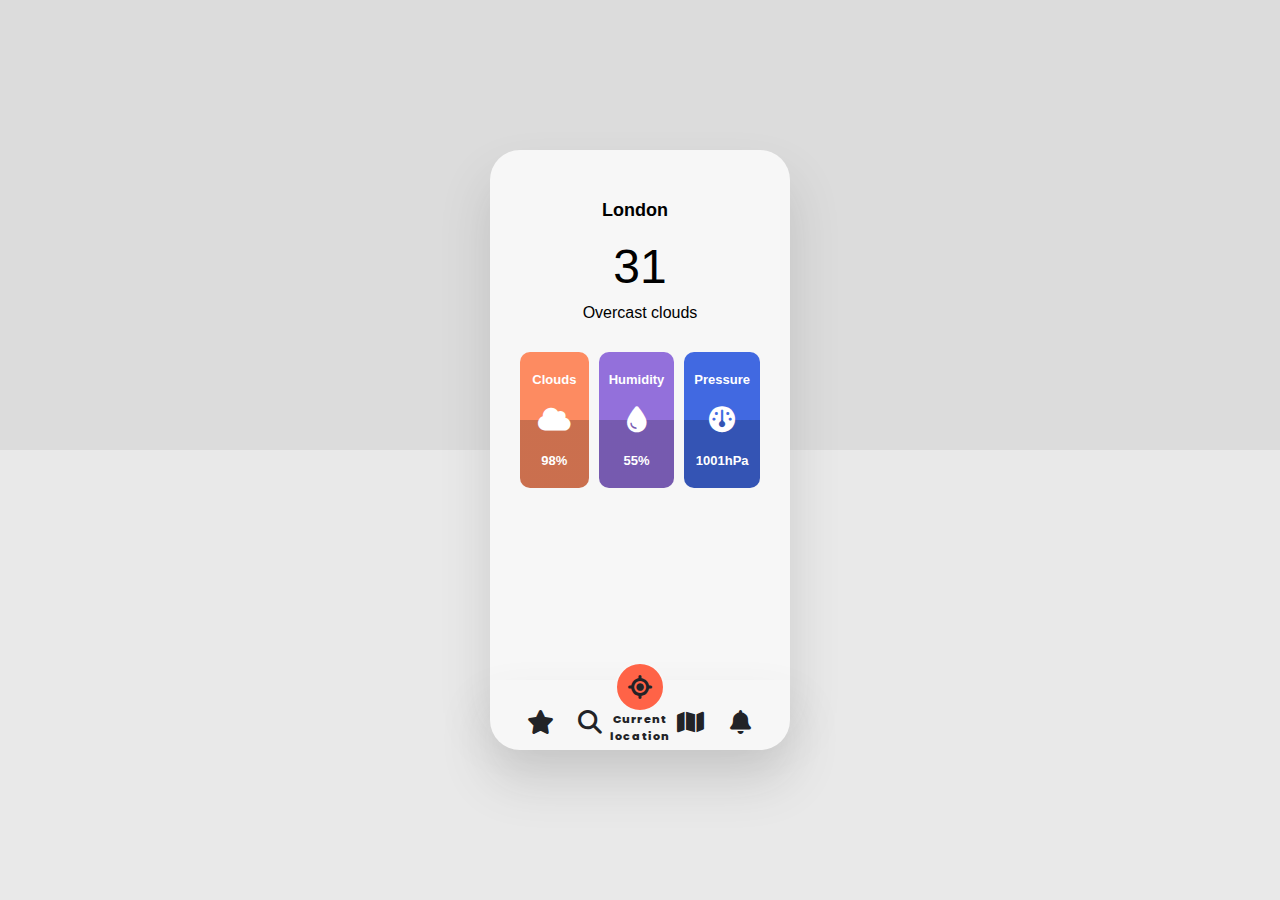
==== WeatherApp/index.html @ 6d30accd "Repair error" ====
<!DOCTYPE html>
<html lang="en">
<head>
    <meta charset="UTF-8">
    <meta name="viewport" content="width=device-width, initial-scale=1">
    <title>Weather App</title>
    <link href="css/style.css" rel="stylesheet">
    <link href="css/cards/favorite.css" rel="stylesheet">
    <link href="css/cards/search.css" rel="stylesheet">
    <link href="css/cards/location.css" rel="stylesheet">
    <link href="css/cards/map.css" rel="stylesheet">
    <link href="css/cards/alerts.css" rel="stylesheet">
    <link rel="stylesheet" href="https://cdnjs.cloudflare.com/ajax/libs/font-awesome/6.7.2/css/all.min.css">
    <link rel="stylesheet" href="https://fonts.googleapis.com/css?family=Poppins">
</head>
<body>
    <main>
        <div id="cards-container">
            <div class="card" id="card-favorite">

            </div>

            <div class="card" id="card-search">
                <form action="">
                    <input type="text" autocomplete="off" id="valueSearch">
                    <button>
                        <i class="fa-solid fa-magnifying-glass"></i>
                    </button>
                </form>

                <section class="result">
                    <figure class="name" id="search-city">
                        <figcaption>London</figcaption>
                        <img src="https://flagsapi.com/GB/shiny/32.png" alt="">
                    </figure>
                    <figure class="temperature" id="search-temperature">
                        <img src="http://openweathermap.org/img/wn/10d@4x.png" alt="">
                        <figcaption>
                            <span>31</span>
                        </figcaption>
                    </figure>
                    <p class="search-description">
                        Overcast clouds
                    </p>

                    <ul>
                        <li>
                            <span>Clouds</span>
                            <i class="fa-solid fa-cloud"></i>
                            <span id="search-clouds">98</span>%
                        </li>
                        <li>
                            <span>Humidity</span>
                            <i class="fa-solid fa-droplet"></i>
                            <span id="search-humidity">55</span>%
                        </li>
                        <li>
                            <span>Pressure</span>
                            <i class="fa-solid fa-gauge"></i>
                            <span id="search-pressure">1001</span>hPa
                        </li>
                    </ul>
                </section>
            </div>

            <div class="card" id="card-location">
                <section class="result">
                    <figure class="name" id="city">
                        <figcaption>London</figcaption>
                        <img src="https://flagsapi.com/GB/shiny/32.png" alt="">
                    </figure>
                    <figure class="temperature" id="temperature">
                        <img src="http://openweathermap.org/img/wn/10d@4x.png" alt="">
                        <figcaption>
                            <span>31</span>
                        </figcaption>
                    </figure>
                    <p class="description">
                        Overcast clouds
                    </p>

                    <ul>
                        <li>
                            <span>Clouds</span>
                            <i class="fa-solid fa-cloud"></i>
                            <span id="clouds">98</span>%
                        </li>
                        <li>
                            <span>Humidity</span>
                            <i class="fa-solid fa-droplet"></i>
                            <span id="humidity">55</span>%
                        </li>
                        <li>
                            <span>Pressure</span>
                            <i class="fa-solid fa-gauge"></i>
                            <span id="pressure">1001</span>hPa
                        </li>
                    </ul>
                </section>
            </div>

            <div class="card" id="card-map">

            </div>

            <div class="card" id="card-alerts">

            </div>

        </div>
    </main>

    <footer>
        <section id="nav-bar">
            <ul>
                <li id="nav-favorite">
                    <a href="#">
                        <span class="icon">
                            <i class="fa-solid fa-star"></i>
                        </span>
                        <span class="text">Favorite</span>
                    </a>
                </li>
                <li id="nav-search">
                    <a href="#">
                        <span class="icon">
                            <i class="fa-solid fa-magnifying-glass"></i>
                        </span>
                        <span class="text">Search</span>
                    </a>
                </li>
                <li id="nav-location">
                    <a href="#">
                        <span class="icon">
                            <i class="fa-solid fa-location-crosshairs"></i>
                        </span>
                        <span class="text">Current location</span>
                    </a>
                </li>
                <li id="nav-map">
                    <a href="#">
                        <span class="icon">
                            <i class="fa-solid fa-map"></i>
                        </span>
                        <span class="text">Map</span>
                    </a>
                </li>
                <li id="nav-alerts">
                    <a href="#">
                        <span class="icon">
                            <i class="fa-solid fa-bell"></i>
                        </span>
                        <span class="text">Alerts</span>
                    </a>
                </li>
                <div class="indicator"></div>
            </ul>
        </section>
    </footer>

    <script src="js/app.js"></script>
</body>
</html>
---- WeatherApp/css/style.css ----
body {
    margin: 0;
    min-height: 100vh;
    display: flex;
    flex-direction: column;
    justify-content: center;
    align-items: center;
    background-image: linear-gradient(
            to bottom,
            #dcdcdc 50%,
            #e9e9e9 50%
    );
    font-family: sans-serif;
}

* {
    margin: 0;
    padding: 0;
}

main {
    width: 300px;
    height: 550px;
    min-height: 300px;
    background: #f7f7f7;
    border-radius: 30px 30px 0 0;
    box-shadow: 0 30px 50px #5553;
    padding: 30px;
    box-sizing: border-box;
}

main.error,
footer.error {
    animation: errorEffect 0.3s ease-in-out 1;
}

@keyframes errorEffect {
    0% {
        transform: translate(10px, 5px);
    }
    25% {
        transform: translate(-5px, 0);
    }
    50% {
        transform: translate(8px, 2px);
    }
    75% {
        transform: translate(-2px, 5px);
    }
    100% {
        transform: translate(0, 0);
    }
}

.card {
    display: none;

}

.card.active {
    display: block;
}

footer {
    position: relative;
    width: 300px;
    height: 70px;
    background: #f7f7f7;
    border-radius: 0 0 30px 30px;
    box-shadow: 0 30px 50px #5553;
    box-sizing: border-box;
    display: flex;
    justify-content: space-around;
    align-items: center;
    margin-top: -20px;
    font-family: "Poppins", sans-serif;
}

footer .icon, .text {
    color: #222327;
}

footer ul {
    display: flex;
    width: 250px;
    padding: 0;
    justify-content: space-between;
}

footer ul li {
    position: relative;
    list-style: none;
    width: 60px;
    height: 70px;
    z-index: 1;
}

footer ul li a {
    position: relative;
    display: flex;
    justify-content: center;
    align-items: center;
    flex-direction: column;
    width: 100%;
    text-align: center;
    font-weight: 500;
}

footer a .icon {
    position: relative;
    display: block;
    line-height: 85px;
    font-size: 1.5em;
    text-align: center;
    transition: 0.5s;
}

footer li.active a .icon {
    transform: translateY(-35px);
}

footer a .text {
    position: absolute;
    font-weight: 800;
    font-size: 0.7em;
    letter-spacing: 0.05em;
    transition: 0.5s;
    opacity: 0;
    transform: translateY(10px);
}

footer li.active a .text {
    opacity: 1;
    transform: translateY(5px);
}

footer .indicator {
    position: absolute;
    top: -26%;
    width: 50px;
    height: 50px;
    background: tomato;
    box-sizing: border-box;
    border-radius: 50%;
    border: 2px solid #f7f7f7;
    transition: 0.5s;
}

footer .indicator:before,
.indicator:after{
    content: "";
    position: absolute;
    top: 50%;
    width: 20px;
    height: 20px;
    background: transparent;
}

footer li.active~.indicator {
    --x: 0;
    transform: translateX(var(--x));
}

footer li:nth-child(2).active ~.indicator {--x: 50px;}
footer li:nth-child(3).active ~.indicator {--x: 100px;}
footer li:nth-child(4).active ~.indicator {--x: 150px;}
footer li:nth-child(5).active ~.indicator {--x: 200px;}
---- WeatherApp/css/cards/search.css ----
#card-search form {
    border: 1px solid #5553;
    display: flex;
    justify-content: space-between;
    border-radius: 30px;
}

#card-search form input,
#card-search form button {
    border: none;
    background-color: transparent;
    outline: none;
    padding: 10px;
}

#card-search form i {
    opacity: 0.7;
}

#card-search .result {
    display: none;
    padding-top: 20px;
    text-align: center;
}

#card-search .result .active {
    display: block;
}

#card-search .result .name {
    font-weight: bold;
    font-size: large;
    display: flex;
    justify-content: center;
    align-items: center;
    gap: 10px;
}

#card-search .temperature img {
    width: 150px;
    filter: drop-shadow(
            0 10px 50px #000
    );
}

#card-search .temperature figcaption {
    font-size: 3em;
}

#card-search .result .search-description {
    padding: 10px 0 30px;
}

#card-search .result ul {
    list-style: none;
    display: grid;
    grid-template-columns: repeat(3, 1fr);
    gap: 10px;

}

#card-search .result li {
    background-color: #fd8b61;
    color: #fff;
    border-radius: 10px;
    padding: 20px 10px;
    background-image: linear-gradient(
            to bottom,
            transparent 50%,
            #0003 50%
    );
    font-weight: bold;
    font-size: small;
    transition: background-image 0.5s ease
}

#card-search .result li i {
    font-size: 2em;
    display: block !important;
    margin: 20px 0;
}

#card-search .result li:nth-child(2) {
    background-color: mediumpurple;
}

#card-search .result li:nth-child(3) {
    background-color: royalblue;
}
---- WeatherApp/css/cards/location.css ----
#card-location .result {
    padding-top: 20px;
    text-align: center;
}

#card-location .result .name {
    font-weight: bold;
    font-size: large;
    display: flex;
    justify-content: center;
    align-items: center;
    gap: 10px;
}

#card-location .temperature img {
    width: 150px;
    filter: drop-shadow(
            0 10px 50px #000
    );
}

#card-location .temperature figcaption {
    font-size: 3em;
}

#card-location .description {
    padding: 10px 0 30px;
}

#card-location .result ul {
    list-style: none;
    display: grid;
    grid-template-columns: repeat(3, 1fr);
    gap: 10px;

}

#card-location .result li {
    background-color: #fd8b61;
    color: #fff;
    border-radius: 10px;
    padding: 20px 10px;
    background-image: linear-gradient(
            to bottom,
            transparent 50%,
            #0003 50%
    );
    font-weight: bold;
    font-size: small;
    transition: background-image 0.5s ease
}

#card-location .result li i {
    font-size: 2em;
    display: block !important;
    margin: 20px 0;
}

#card-location .result li:nth-child(2) {
    background-color: mediumpurple;
}

#card-location .result li:nth-child(3) {
    background-color: royalblue;
}
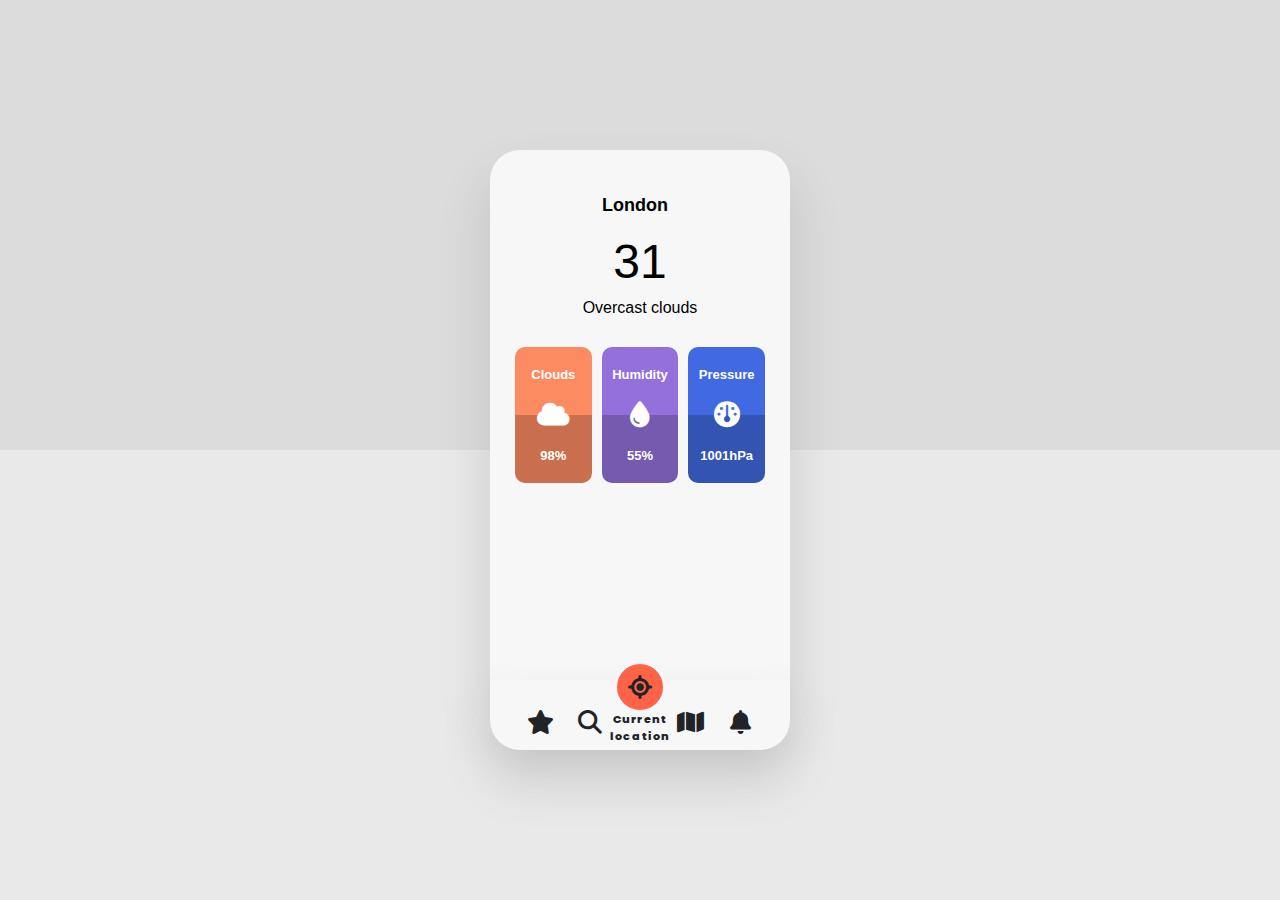
==== commit 8a4a3c32: "Done 75%" ====
--- a/WeatherApp/index.html
+++ b/WeatherApp/index.html
@@ -12,21 +12,27 @@
     <link href="css/cards/alerts.css" rel="stylesheet">
     <link rel="stylesheet" href="https://cdnjs.cloudflare.com/ajax/libs/font-awesome/6.7.2/css/all.min.css">
     <link rel="stylesheet" href="https://fonts.googleapis.com/css?family=Poppins">
+    <link rel="stylesheet" href="https://unpkg.com/leaflet@1.7.1/dist/leaflet.css" />
 </head>
 <body>
     <main>
         <div id="cards-container">
             <div class="card" id="card-favorite">
-
+                <ul id="favorite-list"></ul>
             </div>
 
             <div class="card" id="card-search">
-                <form action="">
-                    <input type="text" autocomplete="off" id="valueSearch">
-                    <button>
-                        <i class="fa-solid fa-magnifying-glass"></i>
+                <div class="search-bar">
+                    <form action="">
+                        <input type="text" autocomplete="off" id="valueSearch">
+                        <button>
+                            <i class="fa-solid fa-magnifying-glass"></i>
+                        </button>
+                    </form>
+                    <button class="favorite-bth">
+                        <i class="fa-solid fa-star"></i>
                     </button>
-                </form>
+                </div>
 
                 <section class="result">
                     <figure class="name" id="search-city">
@@ -100,11 +106,42 @@
             </div>
 
             <div class="card" id="card-map">
-
+                <div id="weather-map">
+                    <div id="hamburgerButton" class="hamburger">
+                        <div></div>
+                        <div></div>
+                        <div></div>
+                    </div>
+                    <div id="layerControl" class="layer-control">
+                        <h3>Select layer:</h3>
+                        <label><input type="checkbox" id="tempLayer"> Temperature</label><br>
+                        <label><input type="checkbox" id="windLayer"> Wind</label><br>
+                        <label><input type="checkbox" id="precipitationLayer"> Precipitation</label><br>
+                        <label><input type="checkbox" id="cloudsLayer"> Clouds</label><br>
+                        <label><input type="checkbox" id="pressureLayer"> Pressure</label><br>
+                    </div>
+                    <div id="map"></div>
+                </div>
             </div>
 
             <div class="card" id="card-alerts">
-
+                <h2>Weather Alerts</h2>
+                <ul id="alerts-list">
+                    <li class="alert alert-temp-below-zero">Warning: The temperature has dropped below zero!</li>
+                    <li class="alert alert-rain">Warning: Heavy rain is forecasted.</li>
+                    <li class="alert alert-wind">Alert: Winds are stronger than 100 km/h!</li>
+                    <li class="alert alert-temp-above-30">The temperature has risen above 30°C. Remember to stay hydrated!</li>
+                    <li class="alert alert-storm">Warning: A storm is approaching. Please exercise caution.</li>
+                    <li class="alert alert-snow">High risk of snow showers in the near future.</li>
+                    <li class="alert alert-sunny">Today’s weather is sunny, perfect for a walk!</li>
+                    <li class="alert alert-rain-now">It’s raining right now, take an umbrella!</li>
+                    <li class="alert alert-temp-below-zero-now">The temperature is -5°C. Remember to dress warmly!</li>
+                    <li class="alert alert-sunny-today">Forecast: A sunny day with light winds ahead.</li>
+                    <li class="alert alert-suncream">Don’t forget to use sunscreen today!</li>
+                    <li class="alert alert-water">If you’re planning a walk, take water with you – high temperatures are expected.</li>
+                    <li class="alert alert-storm-safety">For your safety, avoid going outside during the storm.</li>
+                </ul>
+            </div>
             </div>
 
         </div>
@@ -158,6 +195,7 @@
         </section>
     </footer>
 
+    <script src="https://unpkg.com/leaflet@1.7.1/dist/leaflet.js"></script>
     <script src="js/app.js"></script>
 </body>
 </html>--- a/WeatherApp/css/style.css
+++ b/WeatherApp/css/style.css
@@ -25,7 +25,7 @@
     background: #f7f7f7;
     border-radius: 30px 30px 0 0;
     box-shadow: 0 30px 50px #5553;
-    padding: 30px;
+    padding: 25px;
     box-sizing: border-box;
 }
 
@@ -52,14 +52,30 @@
     }
 }
 
+#cards-container {
+    position: relative;
+    overflow: hidden;
+    height: 100%
+}
+
 .card {
-    display: none;
-
+    position: absolute;
+    top: 0;
+    left: 0;
+    width: 100%;
+    height: 100%;
+    opacity: 0;
+    transform: translateY(10px);
+    transition: opacity 0.5s ease-in-out, transform 0.5s ease-in-out;
+    pointer-events: none;
 }
 
 .card.active {
-    display: block;
+    opacity: 1;
+    transform: translateY(0);
+    pointer-events: auto;
 }
+
 
 footer {
     position: relative;
--- a/WeatherApp/css/cards/favorite.css
+++ b/WeatherApp/css/cards/favorite.css
@@ -0,0 +1,49 @@
+#favorite-list {
+    text-align: center;
+    list-style: none;
+    padding: 10px;
+    margin: 0 auto;
+    width: 93%;
+    max-width: 100%;
+    height: 490px;
+    overflow-y: scroll;
+    scrollbar-width: none;
+}
+
+#favorite-list li {
+    display: flex;
+    align-items: center;
+    justify-content: space-between;
+    background-color: #f4f4f4;
+    border-radius: 10px;
+    margin: 10px auto;
+    padding: 10px;
+    box-shadow: 0 3px 6px rgba(0, 0, 0, 0.1);
+    width: 95%;
+    transition: transform 0.3s ease;
+    box-sizing: border-box;
+}
+
+#favorite-list li:hover {
+    transform: scale(1.05);
+}
+
+.favorite-city-name {
+    font-size: 1rem;
+    font-weight: 600;
+    color: #333;
+    user-select: none  ;
+}
+
+.favorite-city-remove {
+    background-color: transparent;
+    border: none;
+    color: grey;
+    font-size: 1.2rem;
+    cursor: pointer;
+    transition: color 0.3s ease;
+}
+
+.favorite-city-remove:hover {
+    color: #ff1a1a;
+}
--- a/WeatherApp/css/cards/search.css
+++ b/WeatherApp/css/cards/search.css
@@ -1,20 +1,84 @@
-#card-search form {
-    border: 1px solid #5553;
+#card-search {
+    display: flex;
+    justify-content: center;
+    flex-direction: column;
+    align-items: center;
+}
+
+#card-search .search-bar {
     display: flex;
     justify-content: space-between;
-    border-radius: 30px;
+    align-items: center;
+    width: 100%;
 }
 
-#card-search form input,
-#card-search form button {
+#card-search .search-bar button {
+    cursor: pointer;
+}
+
+#card-search .search-bar i {
+    opacity: 0.6;
+}
+
+#card-search .search-bar form {
+    border: 1px solid #5553;
+    justify-content: space-between;
+    border-radius: 30px;
+    display: flex;
+    flex-grow: 1;
+    width: 80%;
+    max-width: 350px;
+    margin: 0 auto;
+}
+
+#card-search .search-bar form input,
+#card-search .search-bar form button {
     border: none;
     background-color: transparent;
     outline: none;
     padding: 10px;
 }
 
-#card-search form i {
-    opacity: 0.7;
+#card-search .search-bar .favorite-bth {
+    display: none;
+    border: none;
+    background-color: transparent;
+    outline: none;
+    margin-left: 5px;
+    font-size: 1.1em;
+}
+
+#card-search .search-bar .favorite-bth.show {
+    display: block;
+}
+
+#card-search .search-bar.active,
+#card-search .search-bar .favorite-bth.show {
+    animation: searchBarFadeIn 0.6s ease-in-out;
+}
+
+@keyframes searchBarFadeIn {
+    0% {
+        opacity: 0;
+    }
+    100% {
+        opacity: 0.6;
+    }
+}
+
+#card-search .favorite-bth:hover {
+    color: orange;
+    transition: color 0.2s ease;
+}
+
+#card-search .favorite-bth.active {
+    color: orange;
+    opacity: 1;
+    transition: color 0.3s ease, opacity 0.3s ease;
+}
+
+#card-search .favorite-bth:focus {
+    outline: none;
 }
 
 #card-search .result {
@@ -23,8 +87,18 @@
     text-align: center;
 }
 
-#card-search .result .active {
+#card-search .result.active {
     display: block;
+    animation: fadeIn 0.5s ease-in-out;
+}
+
+@keyframes fadeIn {
+    0% {
+        opacity: 0;
+    }
+    100% {
+        opacity: 1;
+    }
 }
 
 #card-search .result .name {
--- a/WeatherApp/css/cards/map.css
+++ b/WeatherApp/css/cards/map.css
@@ -0,0 +1,90 @@
+#weather-map {
+    height: 485px;
+    width: 92%;
+    border-radius: 30px;
+    border: 1px solid rgba(0, 0, 0, 0.2);
+    box-shadow: 0 4px 8px rgba(0, 0, 0, 0.3);
+    margin: 0 auto;
+    display: block;
+    position: relative;
+}
+
+.leaflet-control-attribution {
+    opacity: 0;
+}
+
+.custom-temp-marker .temp-circle {
+    background-color: rgba(255, 99, 71, 0.8);
+    color: white;
+    border-radius: 50%;
+    width: 30px;
+    height: 30px;
+    display: flex;
+    justify-content: center;
+    align-items: center;
+    font-size: 14px;
+    font-weight: bold;
+    box-shadow: 0 2px 5px rgba(0, 0, 0, 0.4);
+    border: 2px solid white;
+    pointer-events: none;
+}
+
+
+.layer-control {
+    position: absolute;
+    top: 10px;
+    left: 10px;
+    background-color: rgba(255, 255, 255, 0.8);
+    border-radius: 10px;
+    padding: 5px 10px;
+    box-shadow: 0 2px 5px rgba(0, 0, 0, 0.3);
+    display: none;
+    z-index: 1000;
+    font-size: 12px;
+}
+
+.layer-control label {
+    font-size: 12px;
+}
+
+.hamburger {
+    position: absolute;
+    top: 10px;
+    right: 10px;
+    background-color: rgba(0, 0, 0, 0.7);
+    border: none;
+    border-radius: 50%;
+    color: white;
+    padding: 4px;
+    cursor: pointer;
+    z-index: 1000;
+    display: flex;
+    flex-direction: column;
+    justify-content: center;
+    align-items: center;
+    width: 20px;
+    height: 20px;
+    transition: all 0.3s ease;
+}
+
+.hamburger div {
+    width: 16px;
+    height: 2px;
+    background-color: white;
+    transition: all 0.3s ease;
+    margin: 2px 0;
+}
+
+.hamburger.open div:nth-child(1) {
+    transform: translateY(6px) rotate(45deg);
+    position: relative;
+}
+
+.hamburger.open div:nth-child(2) {
+    opacity: 0;
+}
+
+.hamburger.open div:nth-child(3) {
+    transform: translateY(-6px) rotate(-45deg);
+    position: relative;
+}